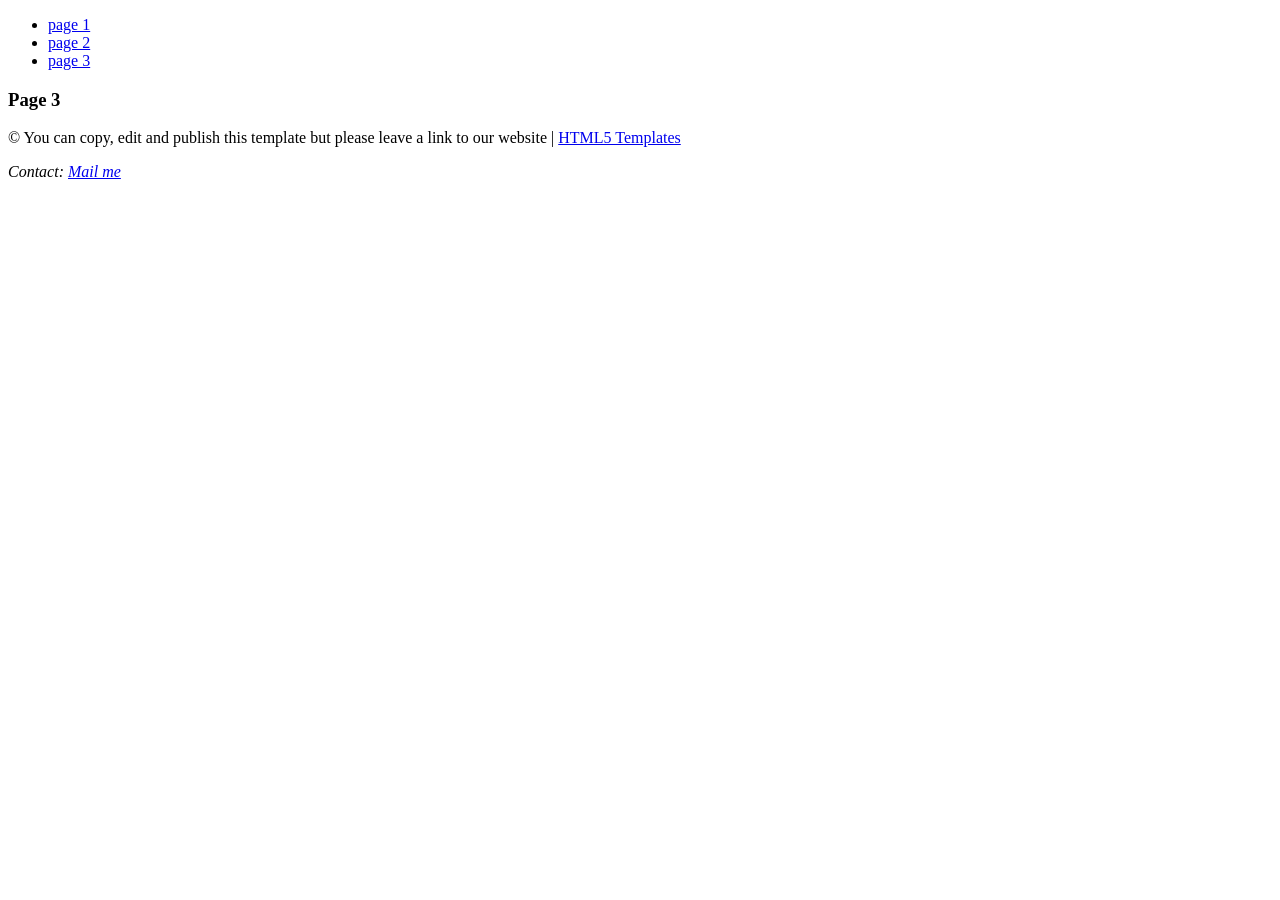
==== index.html @ dffb4f4d "Code structure and readme.md generated" ====
<!doctype html>
<html lang="en" class="no-js">

<head>
    <meta charset="utf-8">
    <meta http-equiv="x-ua-compatible" content="ie=edge">
    <meta name="viewport" content="width=device-width, initial-scale=1.0">
    <link rel="canonical" href="https://html5-templates.com/" />
    <title>Responsive HTML5 Page Layout Template</title>
    <meta name="description" content="Simple HTML5 Page layout template with header, footer, sidebar etc.">


    <link rel="stylesheet" href="./css/styles.css">
    <link rel="stylesheet" href="./css/spapp.css">

    <script src="./assets/js/jquery.min.js"></script>
    <script src="./assets/js/jquery.spapp.min.js"></script>

</head>

<body>
    <header>
        <nav role="navigation">
            <ul>
                <li><a href="#page1">page 1</a>
                    <li><a href="#page2">page 2</a>
                        <li><a href="#page3">page 3</a>
            </ul>
        </nav>
    </header>

    <section id="pageContent">
        <main id="spapp" role="main">
            <section id="page1" data-load="page1.html">
                <h1>Page 1</h1>
            </section>
            <section id="page2" data-load="page2.html">
                <h1>Page 2</h1>
            </section>
            <section id="page3" data-load="page3.html">
                <h1>Page 3</h1>
            </section>
        </main>
    </section>
    <footer>
        <p>&copy; You can copy, edit and publish this template but please leave a link to our website | <a href="https://html5-templates.com/" target="_blank" rel="nofollow">HTML5 Templates</a></p>
        <address>
			Contact: <a href="mailto:me@example.com">Mail me</a>
		</address>
    </footer>


    <script>
        var app = $.spapp({
            defaultView: "#page1",
            templateDir: "./views/"

        });


        app.run();
    </script>
</body>

</html>
---- css/spapp.css ----
main#spapp>section {
    display: none;
}

main#spapp>section:last-child {
    display: block;
}

@keyframes appear {
    from {
        width: 0;
        opacity: 0;
    }
    to {
        width: 100%;
        opacity: 1;
    }
}

main#spapp>section:target {
    display: block;
    animation: appear 0.1s linear 1;
}

main#spapp>section:target~* {
    display: none;
}
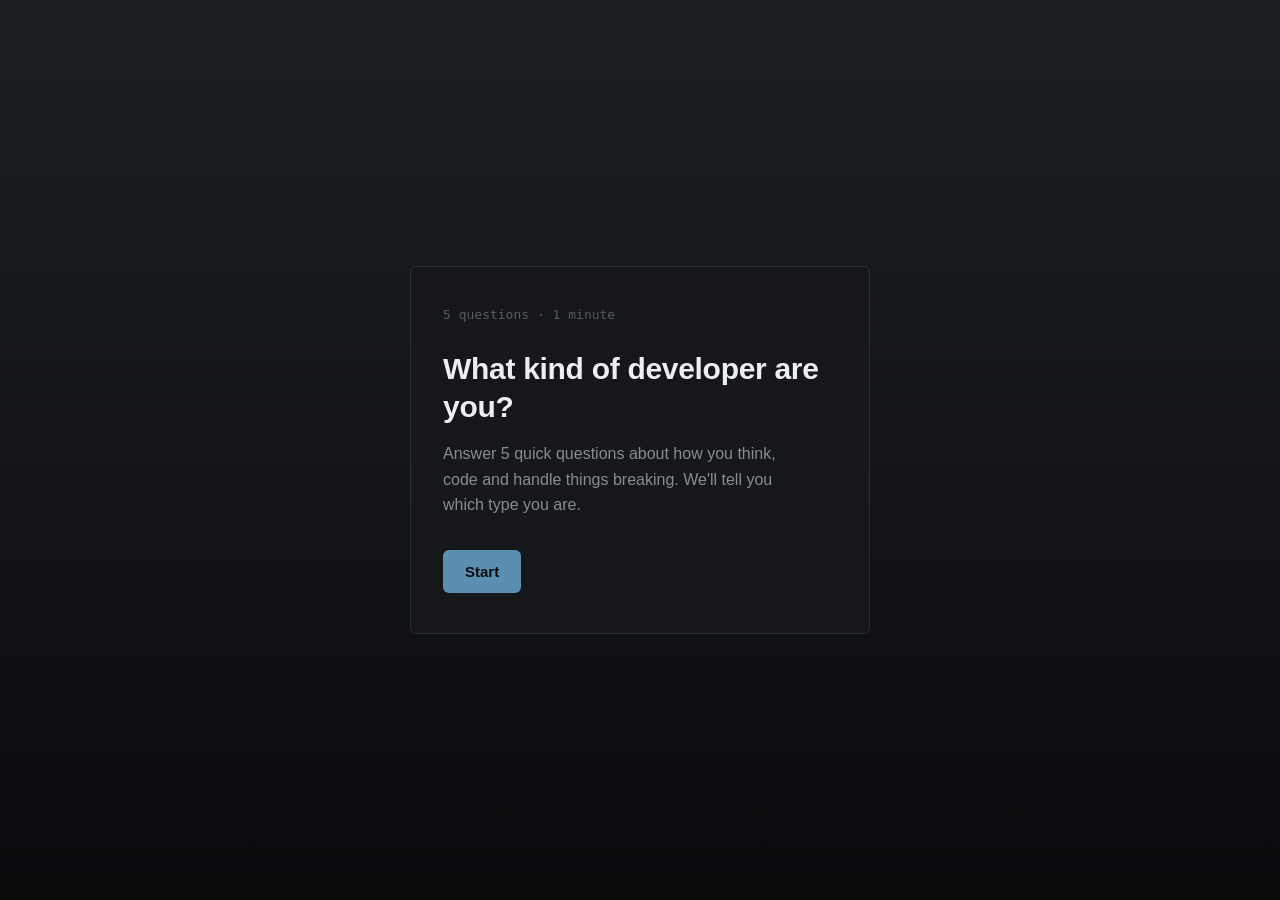
==== commit a49dad86: "Project designed and partially implemented, gitignore added" ====
--- a/index.html
+++ b/index.html
@@ -1,65 +1,37 @@
 <!doctype html>
-<html lang="en" class="no-js">
+<html lang="en">
 
 <head>
     <meta charset="utf-8">
     <meta http-equiv="x-ua-compatible" content="ie=edge">
     <meta name="viewport" content="width=device-width, initial-scale=1.0">
-    <link rel="canonical" href="https://html5-templates.com/" />
-    <title>Responsive HTML5 Page Layout Template</title>
-    <meta name="description" content="Simple HTML5 Page layout template with header, footer, sidebar etc.">
-
+    <title>WhichDevAreYou</title>
+    <meta name="description" content="A short quiz that reveals what kind of developer you are.">
 
     <link rel="stylesheet" href="./css/styles.css">
     <link rel="stylesheet" href="./css/spapp.css">
 
-    <script src="./assets/js/jquery.min.js"></script>
-    <script src="./assets/js/jquery.spapp.min.js"></script>
-
+    <script src="./js/jquery.min.js"></script>
+    <script src="./js/jquery.spapp.min.js"></script>
 </head>
 
 <body>
-    <header>
-        <nav role="navigation">
-            <ul>
-                <li><a href="#page1">page 1</a>
-                    <li><a href="#page2">page 2</a>
-                        <li><a href="#page3">page 3</a>
-            </ul>
-        </nav>
-    </header>
 
-    <section id="pageContent">
-        <main id="spapp" role="main">
-            <section id="page1" data-load="page1.html">
-                <h1>Page 1</h1>
-            </section>
-            <section id="page2" data-load="page2.html">
-                <h1>Page 2</h1>
-            </section>
-            <section id="page3" data-load="page3.html">
-                <h1>Page 3</h1>
-            </section>
-        </main>
-    </section>
-    <footer>
-        <p>&copy; You can copy, edit and publish this template but please leave a link to our website | <a href="https://html5-templates.com/" target="_blank" rel="nofollow">HTML5 Templates</a></p>
-        <address>
-			Contact: <a href="mailto:me@example.com">Mail me</a>
-		</address>
-    </footer>
+    <main id="spapp" role="main">
 
+        <section id="intro" data-load="intro.html"></section>
 
-    <script>
-        var app = $.spapp({
-            defaultView: "#page1",
-            templateDir: "./views/"
+        <section id="q1" data-load="q1.html"></section>
+        <section id="q2" data-load="q2.html"></section>
+        <section id="q3" data-load="q3.html"></section>
+        <section id="q4" data-load="q4.html"></section>
+        <section id="q5" data-load="q5.html"></section>
 
-        });
+        <section id="result" data-load="result.html"></section>
 
+    </main>
 
-        app.run();
-    </script>
+    <script src="./js/main.js"></script>
 </body>
 
 </html>
--- a/css/styles.css
+++ b/css/styles.css
@@ -0,0 +1,280 @@
+/* ---------------------------------------------------------------
+   WhichDevAreYou — tokens
+--------------------------------------------------------------- */
+:root {
+    --bg-top: #1c1f24;
+    --bg-bottom: #0a0b0d;
+    --surface: #15171b;
+    --border: #2a2e34;
+    --border-hover: #3c4149;
+
+    --text: #eceef0;
+    --text-muted: #868d94;
+    --text-faint: #565b62;
+
+    --accent: #5b8fb0;
+    --accent-bright: #7fb3d1;
+
+    --font-sans: -apple-system, BlinkMacSystemFont, "Segoe UI", Roboto, Helvetica, Arial, sans-serif;
+    --font-mono: ui-monospace, SFMono-Regular, "SF Mono", Menlo, Consolas, monospace;
+
+    --radius: 6px;
+}
+
+* {
+    box-sizing: border-box;
+}
+
+html,
+body {
+    height: 100%;
+}
+
+body {
+    margin: 0;
+    font-family: var(--font-sans);
+    color: var(--text);
+    background: linear-gradient(180deg, var(--bg-top) 0%, var(--bg-bottom) 100%);
+    background-attachment: fixed;
+    min-height: 100vh;
+    display: flex;
+    align-items: center;
+    justify-content: center;
+    padding: 32px 20px;
+}
+
+main#spapp {
+    width: 100%;
+    max-width: 460px;
+}
+
+/* ---------------------------------------------------------------
+   Card
+--------------------------------------------------------------- */
+.card {
+    background: var(--surface);
+    border: 1px solid var(--border);
+    border-radius: var(--radius);
+    padding: 40px 32px;
+}
+
+/* ---------------------------------------------------------------
+   Progress
+--------------------------------------------------------------- */
+.progress {
+    display: flex;
+    align-items: center;
+    gap: 12px;
+    margin-bottom: 32px;
+}
+
+.progress-label {
+    font-family: var(--font-mono);
+    font-size: 13px;
+    color: var(--text-faint);
+    white-space: nowrap;
+}
+
+.progress-track {
+    flex: 1;
+    height: 3px;
+    background: var(--border);
+    border-radius: 2px;
+    overflow: hidden;
+}
+
+.progress-fill {
+    height: 100%;
+    width: 0%;
+    background: var(--accent);
+    transition: width 0.25s ease;
+}
+
+/* ---------------------------------------------------------------
+   Intro
+--------------------------------------------------------------- */
+.intro-title {
+    font-size: 30px;
+    line-height: 1.25;
+    font-weight: 700;
+    margin: 0 0 16px;
+    letter-spacing: -0.01em;
+}
+
+.intro-copy {
+    font-size: 16px;
+    line-height: 1.6;
+    color: var(--text-muted);
+    margin: 0 0 32px;
+    max-width: 38ch;
+}
+
+.intro-meta {
+    font-family: var(--font-mono);
+    font-size: 13px;
+    color: var(--text-faint);
+    margin: 0 0 28px;
+}
+
+/* ---------------------------------------------------------------
+   Question
+--------------------------------------------------------------- */
+.question-text {
+    font-size: 22px;
+    line-height: 1.4;
+    font-weight: 600;
+    margin: 0 0 28px;
+    letter-spacing: -0.01em;
+}
+
+.answers {
+    list-style: none;
+    margin: 0;
+    padding: 0;
+    display: flex;
+    flex-direction: column;
+    gap: 10px;
+}
+
+.answer-btn {
+    width: 100%;
+    text-align: left;
+    font-family: var(--font-sans);
+    font-size: 15px;
+    line-height: 1.45;
+    color: var(--text);
+    background: transparent;
+    border: 1px solid var(--border);
+    border-radius: var(--radius);
+    padding: 14px 16px;
+    cursor: pointer;
+    transition: border-color 0.15s ease, background 0.15s ease;
+}
+
+.answer-btn:hover {
+    border-color: var(--border-hover);
+    background: rgba(255, 255, 255, 0.02);
+}
+
+.answer-btn:active {
+    border-color: var(--accent);
+}
+
+.answer-btn:focus-visible {
+    outline: 2px solid var(--accent-bright);
+    outline-offset: 2px;
+}
+
+/* ---------------------------------------------------------------
+   Buttons (primary)
+--------------------------------------------------------------- */
+.btn-primary {
+    display: inline-block;
+    font-family: var(--font-sans);
+    font-size: 15px;
+    font-weight: 600;
+    color: var(--bg-bottom);
+    background: var(--accent);
+    border: none;
+    border-radius: var(--radius);
+    padding: 13px 22px;
+    cursor: pointer;
+    transition: background 0.15s ease;
+}
+
+.btn-primary:hover {
+    background: var(--accent-bright);
+}
+
+.btn-secondary {
+    display: inline-block;
+    font-family: var(--font-sans);
+    font-size: 14px;
+    font-weight: 600;
+    color: var(--text);
+    background: transparent;
+    border: 1px solid var(--border);
+    border-radius: var(--radius);
+    padding: 12px 20px;
+    cursor: pointer;
+    transition: border-color 0.15s ease;
+}
+
+.btn-secondary:hover {
+    border-color: var(--border-hover);
+}
+
+.btn-row {
+    display: flex;
+    gap: 10px;
+    margin-top: 28px;
+}
+
+/* ---------------------------------------------------------------
+   Result
+--------------------------------------------------------------- */
+#result .card {
+    opacity: 0;
+    transform: translateY(6px) scale(0.99);
+}
+
+#result.is-revealed .card {
+    animation: reveal 0.45s ease forwards;
+}
+
+@keyframes reveal {
+    to {
+        opacity: 1;
+        transform: translateY(0) scale(1);
+    }
+}
+
+.result-label {
+    font-family: var(--font-mono);
+    font-size: 13px;
+    color: var(--text-faint);
+    margin: 0 0 10px;
+}
+
+.result-name {
+    font-size: 32px;
+    font-weight: 700;
+    line-height: 1.2;
+    letter-spacing: -0.01em;
+    color: var(--accent-bright);
+    margin: 0 0 16px;
+}
+
+.result-blurb {
+    font-size: 16px;
+    line-height: 1.6;
+    color: var(--text-muted);
+    margin: 0;
+}
+
+/* ---------------------------------------------------------------
+   Motion & accessibility
+--------------------------------------------------------------- */
+@media (prefers-reduced-motion: reduce) {
+
+    *,
+    *::before,
+    *::after {
+        animation-duration: 0.001ms !important;
+        transition-duration: 0.001ms !important;
+    }
+}
+
+@media (max-width: 480px) {
+    .card {
+        padding: 32px 22px;
+    }
+
+    .intro-title {
+        font-size: 26px;
+    }
+
+    .question-text {
+        font-size: 20px;
+    }
+}
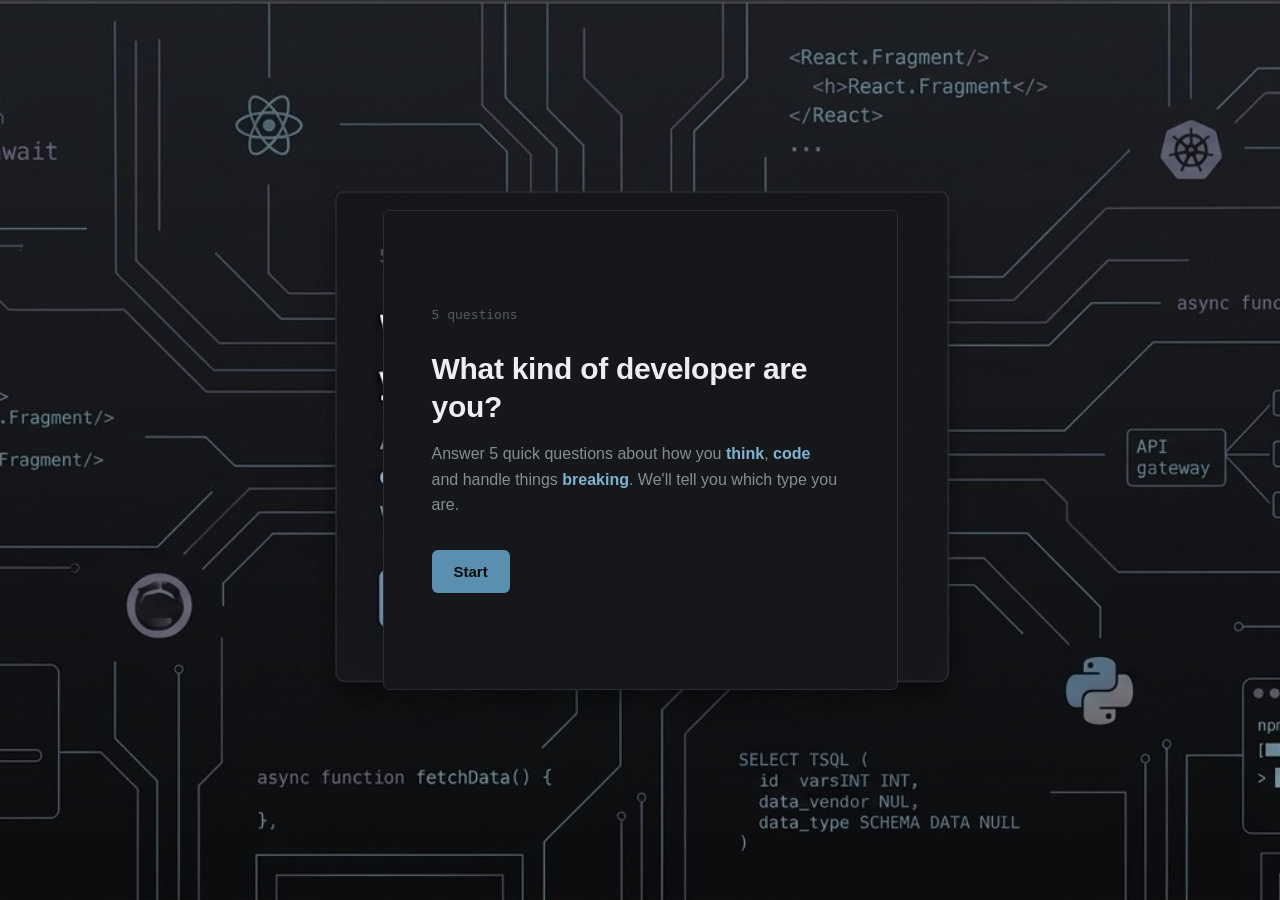
==== commit 009852dd: "Added multiple improvements in regards of the design and back button navigation, as long as some pol" ====
--- a/index.html
+++ b/index.html
@@ -3,7 +3,6 @@
 
 <head>
     <meta charset="utf-8">
-    <meta http-equiv="x-ua-compatible" content="ie=edge">
     <meta name="viewport" content="width=device-width, initial-scale=1.0">
     <title>WhichDevAreYou</title>
     <meta name="description" content="A short quiz that reveals what kind of developer you are.">
@@ -11,6 +10,7 @@
     <link rel="stylesheet" href="./css/styles.css">
     <link rel="stylesheet" href="./css/spapp.css">
 
+    <!-- jQuery first: spapp depends on it -->
     <script src="./js/jquery.min.js"></script>
     <script src="./js/jquery.spapp.min.js"></script>
 </head>
--- a/css/styles.css
+++ b/css/styles.css
@@ -2,7 +2,6 @@
    WhichDevAreYou — tokens
 --------------------------------------------------------------- */
 :root {
-    --bg-top: #1c1f24;
     --bg-bottom: #0a0b0d;
     --surface: #15171b;
     --border: #2a2e34;
@@ -25,16 +24,15 @@
     box-sizing: border-box;
 }
 
-html,
-body {
-    height: 100%;
-}
-
 body {
     margin: 0;
     font-family: var(--font-sans);
     color: var(--text);
-    background: linear-gradient(180deg, var(--bg-top) 0%, var(--bg-bottom) 100%);
+    background-color: var(--bg-bottom);
+    background-image: url("../images/WDAY_background.jpg");
+    background-size: cover;
+    background-position: center;
+    background-repeat: no-repeat;
     background-attachment: fixed;
     min-height: 100vh;
     display: flex;
@@ -45,7 +43,7 @@
 
 main#spapp {
     width: 100%;
-    max-width: 460px;
+    max-width: 515px;
 }
 
 /* ---------------------------------------------------------------
@@ -93,6 +91,16 @@
 /* ---------------------------------------------------------------
    Intro
 --------------------------------------------------------------- */
+
+#intro .card {
+    padding: 64px 48px;
+    min-height: 480px;
+    display: flex;
+    flex-direction: column;
+    justify-content: center;
+    align-items: flex-start;
+}
+
 .intro-title {
     font-size: 30px;
     line-height: 1.25;
@@ -106,7 +114,7 @@
     line-height: 1.6;
     color: var(--text-muted);
     margin: 0 0 32px;
-    max-width: 38ch;
+    max-width: 46ch;
 }
 
 .intro-meta {
@@ -115,6 +123,7 @@
     color: var(--text-faint);
     margin: 0 0 28px;
 }
+
 
 /* ---------------------------------------------------------------
    Question
@@ -134,9 +143,17 @@
     display: flex;
     flex-direction: column;
     gap: 10px;
-}
+    counter-reset: answer;
+}
+.answers li {
+    counter-increment: answer;
+}
+
 
 .answer-btn {
+    display: flex;
+    align-items: center;
+    gap: 14px;
     width: 100%;
     text-align: left;
     font-family: var(--font-sans);
@@ -151,10 +168,33 @@
     transition: border-color 0.15s ease, background 0.15s ease;
 }
 
+.answer-btn::before {
+    content: counter(answer, upper-alpha);
+    flex-shrink: 0;
+    display: flex;
+    align-items: center;
+    justify-content: center;
+    width: 28px;
+    height: 28px;
+    font-family: var(--font-mono);
+    font-size: 13px;
+    color: var(--text-muted);
+    border: 1px solid var(--border);
+    border-radius: 4px;
+    transition: color 0.15s ease, border-color 0.15s ease;
+}
+
+
 .answer-btn:hover {
     border-color: var(--border-hover);
     background: rgba(255, 255, 255, 0.02);
 }
+
+.answer-btn:hover::before {
+    color: var(--accent-bright);
+    border-color: var(--accent);
+}
+
 
 .answer-btn:active {
     border-color: var(--accent);
@@ -253,6 +293,75 @@
 }
 
 /* ---------------------------------------------------------------
+   Icons & highlights
+--------------------------------------------------------------- */
+
+.question-icon {
+    font-size: 36px;
+    line-height: 1;
+    margin: 0 0 14px;
+}
+
+.intro-copy strong,
+.answer-text strong,
+.result-details strong,
+.trait-text strong {
+    color: var(--accent-bright);
+    font-weight: 600;
+}
+
+/* ---------------------------------------------------------------
+   Result (extended)
+--------------------------------------------------------------- */
+
+.result-details {
+    font-size: 15px;
+    line-height: 1.65;
+    color: var(--text-muted);
+    margin: 16px 0 0;
+}
+
+.result-traits {
+    display: flex;
+    flex-direction: column;
+    gap: 14px;
+    margin-top: 24px;
+}
+
+.trait {
+    border-left: 2px solid var(--accent);
+    padding: 2px 0 2px 14px;
+}
+
+.trait-label {
+    font-family: var(--font-mono);
+    font-size: 12px;
+    text-transform: uppercase;
+    letter-spacing: 0.08em;
+    color: var(--text-faint);
+}
+
+.trait-text {
+    font-size: 15px;
+    line-height: 1.55;
+    color: var(--text-muted);
+    margin: 4px 0 0;
+}
+
+.result-image {
+    display: block;
+    width: 100%;
+    aspect-ratio: 2 / 1;
+    object-fit: cover;
+    border-radius: var(--radius);
+    margin: 0 0 20px;
+}
+h1:focus,
+h2:focus {
+    outline: none;
+}
+
+/* ---------------------------------------------------------------
    Motion & accessibility
 --------------------------------------------------------------- */
 @media (prefers-reduced-motion: reduce) {
@@ -277,4 +386,8 @@
     .question-text {
         font-size: 20px;
     }
-}+    #intro .card {
+        padding: 40px 22px;
+        min-height: 0;
+    }
+}
